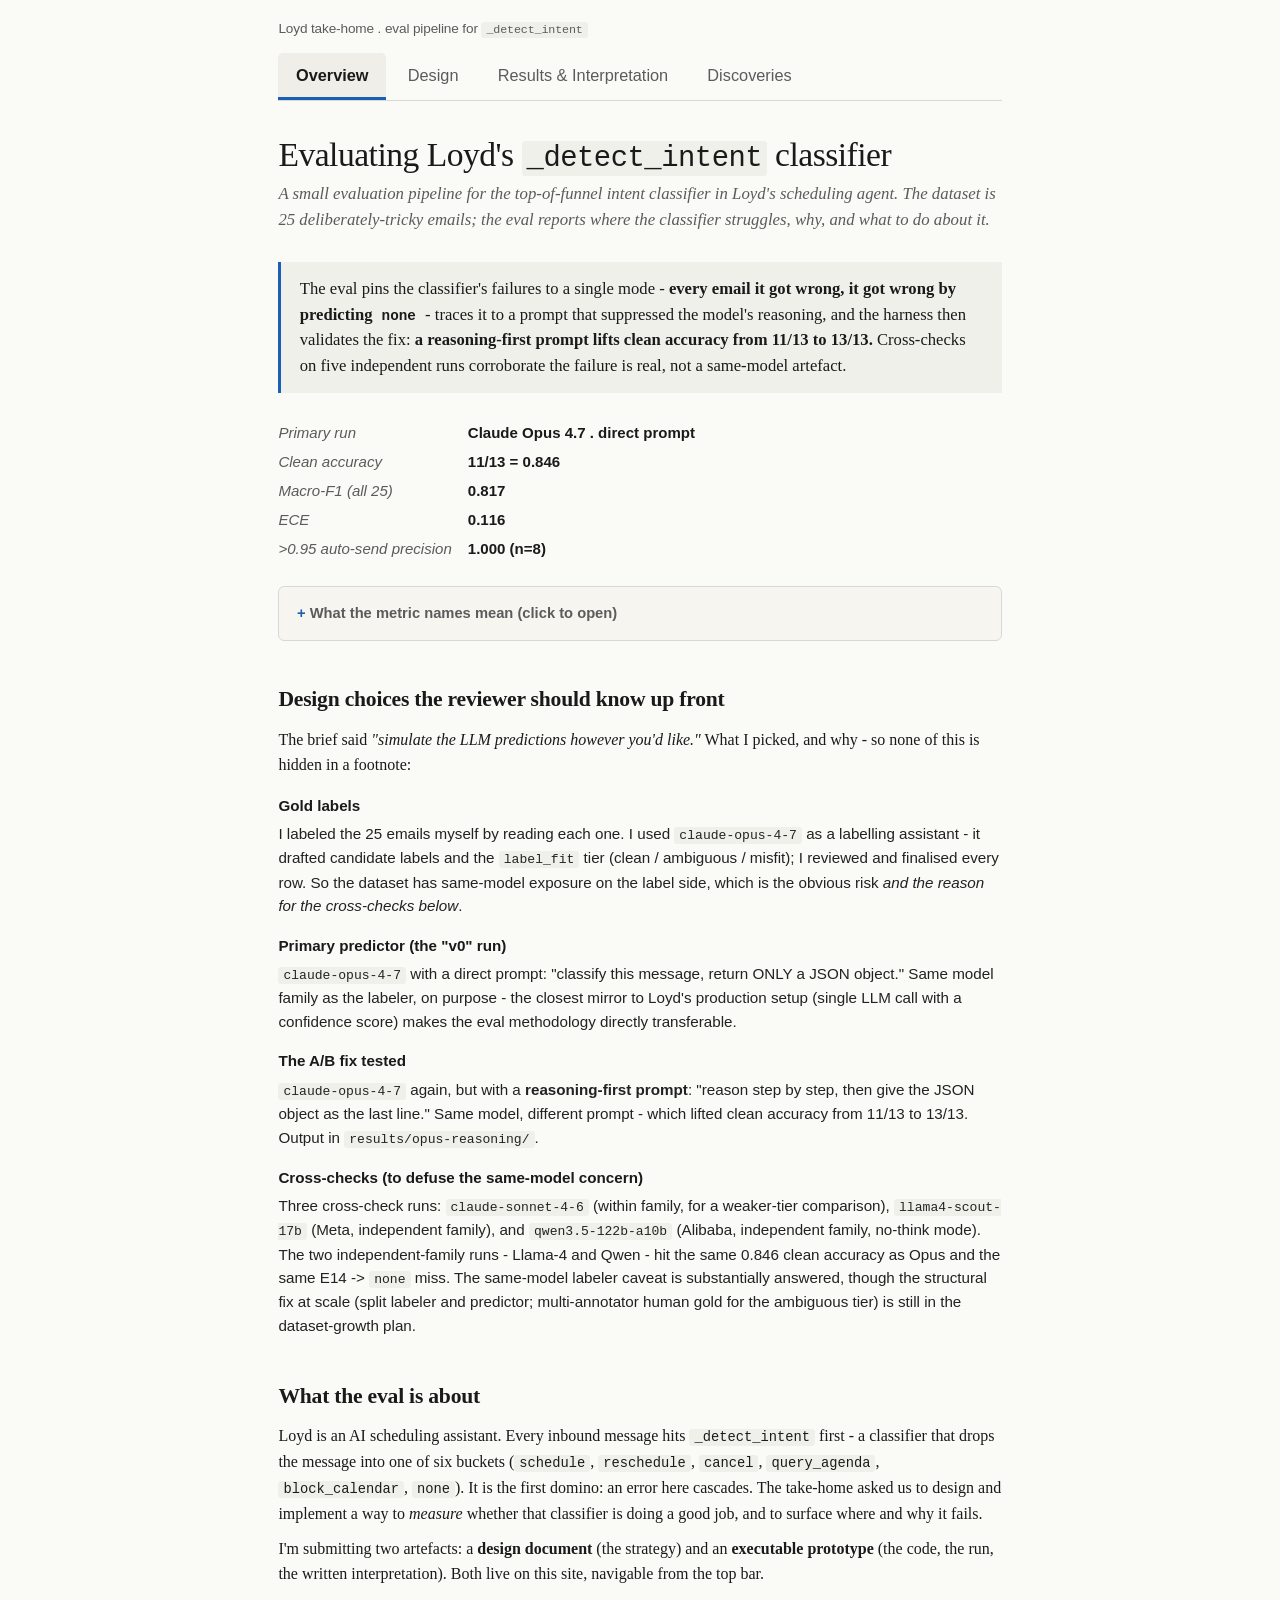
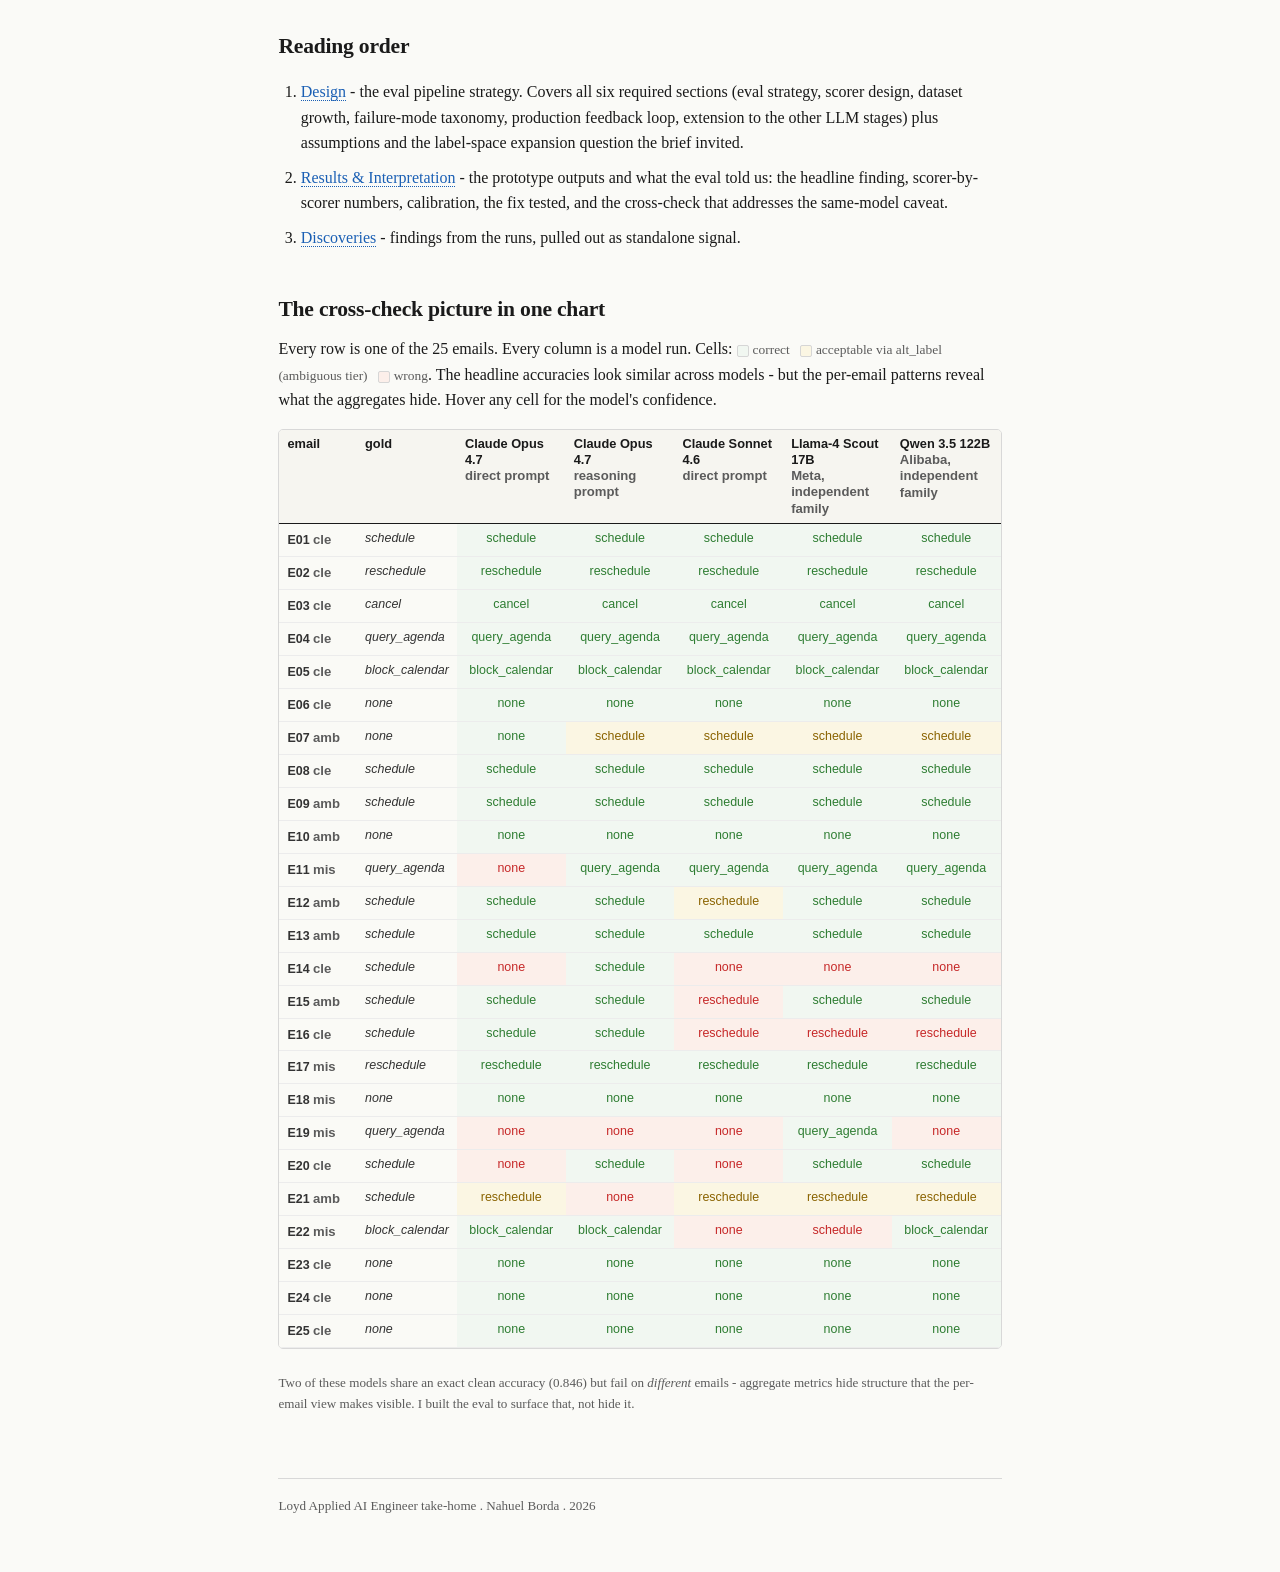
==== index.html @ 437c64c5 "Deploy site" ====
<!doctype html><html lang="en"><head><meta charset="utf-8"><title>Overview - Loyd take-home</title><link rel="stylesheet" href="style.css"><meta name="viewport" content="width=device-width,initial-scale=1"></head><body><header class="site-header">  <div class="brand">Loyd take-home . <span class="muted">eval pipeline for <code>_detect_intent</code></span></div>  <nav><a class="current" href="index.html">Overview</a><a class="" href="design.html">Design</a><a class="" href="results.html">Results & Interpretation</a><a class="" href="discoveries.html">Discoveries</a></nav></header><main>
<h1>Evaluating Loyd's <code>_detect_intent</code> classifier</h1>
<p class="lede">A small evaluation pipeline for the top-of-funnel intent classifier in
Loyd's scheduling agent. The dataset is 25 deliberately-tricky emails; the eval reports
where the classifier struggles, why, and what to do about it.</p>

<div class="headline">
The eval pins the classifier's failures to a single mode - <strong>every email it got
wrong, it got wrong by predicting <code>none</code></strong> - traces it to a prompt
that suppressed the model's reasoning, and the harness then validates the fix:
<strong>a reasoning-first prompt lifts clean accuracy from 11/13 to 13/13.</strong>
Cross-checks on five independent runs corroborate the failure is real, not a
same-model artefact.
</div>

<div class="kv">
<dt>Primary run</dt><dd>Claude Opus 4.7 . direct prompt</dd>
<dt>Clean accuracy</dt><dd>11/13 = 0.846</dd>
<dt>Macro-F1 (all 25)</dt><dd>0.817</dd>
<dt>ECE</dt><dd>0.116</dd>
<dt>&gt;0.95 auto-send precision</dt><dd>1.000 (n=8)</dd>
</div>

<details class="glossary">
<summary>What the metric names mean (click to open)</summary>
<dl>
<dt>Clean accuracy</dt>
<dd>Accuracy on just the 13 "clean" rows (one obvious correct label per email). The
strict score, before any credit for either-way answers on ambiguous rows.</dd>

<dt>F1</dt>
<dd>The harmonic mean of <em>precision</em> (when the model predicts label X, how often
is it actually X?) and <em>recall</em> (of all the actual X emails, how many did the
model catch?). Between 0 and 1; high only when both precision and recall are high.</dd>

<dt>Macro-F1</dt>
<dd>The F1 for each of the 6 labels, averaged with equal weight - so the rare classes
count as much as the common ones. The alternative, <em>micro</em>-F1, would let
<code>none</code> (7 examples) dominate <code>cancel</code> (1 example); macro keeps
the imbalanced label space honest. Caveat: with <code>cancel</code> at n=1, macro is
high-variance - one prediction swings the score, so the report shows it next to the
per-class breakdown.</dd>

<dt>ECE - Expected Calibration Error</dt>
<dd>The gap between what the model says it knows and what it actually gets right. Bucket
predictions by confidence (0.5-0.7, 0.7-0.9, etc.); in each bucket compare mean
confidence to actual accuracy; weight by bucket size. Lower is better. 0.0 = perfect
calibration. Unstable at n=25, so it's reported alongside the reliability bins.</dd>

<dt>&gt;0.95 auto-send precision</dt>
<dd>Of the predictions the model made at &gt;95% confidence, what fraction were correct.
This is the slice Loyd's pipeline auto-sends with no human review - so it's the single
most decision-relevant number. The "auto-send n" is how many predictions landed in
that band.</dd>

<dt>HITL</dt>
<dd>Human In The Loop. Loyd's Approval Gate: low-confidence predictions get routed to
the user to review the draft before send. The routing threshold is what decides which
ones.</dd>

<dt>label_fit (clean / ambiguous / misfit)</dt>
<dd>My 3-tier annotation of how well the 6-label space fits each email. <em>Clean</em> =
one obvious label (13 emails). <em>Ambiguous</em> = two defensible labels, both
recorded (7 emails). <em>Misfit</em> = no label in the 6 fits (5 emails) - the model is
forced to pick the least-wrong one. Almost half the dataset isn't clean, which is the
point - it's calibration material, not a leaderboard set.</dd>

<dt>Acceptable-set accuracy</dt>
<dd>For ambiguous rows, the model is credited for either the gold label OR the
documented alternate. Sits next to strict accuracy in the report - a model that always
picks the alternate isn't penalised for the ambiguity tier.</dd>
</dl>
</details>

<h2>Design choices the reviewer should know up front</h2>

<p>The brief said <em>"simulate the LLM predictions however you'd like."</em> What I
picked, and why - so none of this is hidden in a footnote:</p>

<dl class="choices">
<dt>Gold labels</dt>
<dd>I labeled the 25 emails myself by reading each one. I used <code>claude-opus-4-7</code>
as a labelling assistant - it drafted candidate labels and the <code>label_fit</code>
tier (clean / ambiguous / misfit); I reviewed and finalised every row. So the dataset
has same-model exposure on the label side, which is the obvious risk
<em>and the reason for the cross-checks below</em>.</dd>

<dt>Primary predictor (the "v0" run)</dt>
<dd><code>claude-opus-4-7</code> with a direct prompt: "classify this message, return ONLY
a JSON object." Same model family as the labeler, on purpose - the closest mirror to
Loyd's production setup (single LLM call with a confidence score) makes the eval
methodology directly transferable.</dd>

<dt>The A/B fix tested</dt>
<dd><code>claude-opus-4-7</code> again, but with a <strong>reasoning-first prompt</strong>:
"reason step by step, then give the JSON object as the last line." Same model,
different prompt - which lifted clean accuracy from 11/13 to 13/13. Output in
<code>results/opus-reasoning/</code>.</dd>

<dt>Cross-checks (to defuse the same-model concern)</dt>
<dd>Three cross-check runs: <code>claude-sonnet-4-6</code> (within family, for a
weaker-tier comparison), <code>llama4-scout-17b</code> (Meta, independent family), and
<code>qwen3.5-122b-a10b</code> (Alibaba, independent family, no-think mode). The two
independent-family runs - Llama-4 and Qwen - hit the same 0.846 clean accuracy as Opus
and the same E14 -&gt; <code>none</code> miss. The same-model labeler caveat is
substantially answered, though the structural fix at scale (split labeler and
predictor; multi-annotator human gold for the ambiguous tier) is still in the
dataset-growth plan.</dd>
</dl>

<h2>What the eval is about</h2>
<p>Loyd is an AI scheduling assistant. Every inbound message hits <code>_detect_intent</code>
first - a classifier that drops the message into one of six buckets (<code>schedule</code>,
<code>reschedule</code>, <code>cancel</code>, <code>query_agenda</code>,
<code>block_calendar</code>, <code>none</code>). It is the first domino: an error here
cascades. The take-home asked us to design and implement a way to <em>measure</em>
whether that classifier is doing a good job, and to surface where and why it fails.</p>

<p>I'm submitting two artefacts: a <strong>design document</strong> (the strategy) and an
<strong>executable prototype</strong> (the code, the run, the written interpretation).
Both live on this site, navigable from the top bar.</p>

<h2>Reading order</h2>
<ol>
<li><a href="design.html">Design</a> - the eval pipeline strategy. Covers all six
required sections (eval strategy, scorer design, dataset growth, failure-mode taxonomy,
production feedback loop, extension to the other LLM stages) plus assumptions and the
label-space expansion question the brief invited.</li>
<li><a href="results.html">Results &amp; Interpretation</a> - the prototype outputs and
what the eval told us: the headline finding, scorer-by-scorer numbers, calibration, the
fix tested, and the cross-check that addresses the same-model caveat.</li>
<li><a href="discoveries.html">Discoveries</a> - findings from the runs, pulled out
as standalone signal.</li>
</ol>

<h2>The cross-check picture in one chart</h2>
<p>Every row is one of the 25 emails. Every column is a model run. Cells:
<span class="legend"><span class="sw ok"></span>correct &nbsp;
<span class="sw alt"></span>acceptable via alt_label (ambiguous tier) &nbsp;
<span class="sw miss"></span>wrong</span>. The headline accuracies look similar across
models - but the per-email patterns reveal what the aggregates hide. Hover any cell for
the model's confidence.</p>

<div class="cross-check" style="grid-template-columns: 1fr 1fr  1.4fr 1.4fr 1.4fr 1.4fr 1.4fr;"><div class="h">email</div><div class="h">gold</div><div class="h">Claude Opus 4.7<br><span class="fine">direct prompt</span></div><div class="h">Claude Opus 4.7<br><span class="fine">reasoning prompt</span></div><div class="h">Claude Sonnet 4.6<br><span class="fine">direct prompt</span></div><div class="h">Llama-4 Scout 17B<br><span class="fine">Meta, independent family</span></div><div class="h">Qwen 3.5 122B<br><span class="fine">Alibaba, independent family</span></div><div class="c label" title="Hi loyd,

Looking to get a 30-min intro on the books between Reed and Lucas next week re: the slate deal. Zoom is fine. ">E01 <span class="fine">cle</span></div><div class="c gold">schedule</div><div class="c ok" title="conf 0.96">schedule</div><div class="c ok" title="conf 0.97">schedule</div><div class="c ok" title="conf 0.92">schedule</div><div class="c ok" title="conf 0.90">schedule</div><div class="c ok" title="conf 0.95">schedule</div><div class="c label" title="Hi loyd,

Lucas got pulled into a screening — can we push this to later in the week? Thu or Fri would work better.

Than">E02 <span class="fine">cle</span></div><div class="c gold">reschedule</div><div class="c ok" title="conf 0.97">reschedule</div><div class="c ok" title="conf 0.97">reschedule</div><div class="c ok" title="conf 0.97">reschedule</div><div class="c ok" title="conf 0.90">reschedule</div><div class="c ok" title="conf 0.95">reschedule</div><div class="c label" title="loyd,

Gonna have to cancel tomorrow's prep call. Ben's flying out for a label meeting that just came through. Will circ">E03 <span class="fine">cle</span></div><div class="c gold">cancel</div><div class="c ok" title="conf 0.97">cancel</div><div class="c ok" title="conf 0.82">cancel</div><div class="c ok" title="conf 0.95">cancel</div><div class="c ok" title="conf 0.90">cancel</div><div class="c ok" title="conf 0.95">cancel</div><div class="c label" title="what do i have on thursday?">E04 <span class="fine">cle</span></div><div class="c gold">query_agenda</div><div class="c ok" title="conf 0.97">query_agenda</div><div class="c ok" title="conf 0.97">query_agenda</div><div class="c ok" title="conf 0.97">query_agenda</div><div class="c ok" title="conf 0.90">query_agenda</div><div class="c ok" title="conf 0.98">query_agenda</div><div class="c label" title="block monday 2-4 for the screening review pls">E05 <span class="fine">cle</span></div><div class="c gold">block_calendar</div><div class="c ok" title="conf 0.97">block_calendar</div><div class="c ok" title="conf 0.97">block_calendar</div><div class="c ok" title="conf 0.95">block_calendar</div><div class="c ok" title="conf 0.90">block_calendar</div><div class="c ok" title="conf 0.95">block_calendar</div><div class="c label" title="Today's top stories:

1. Indie studio closes $300M co-fi deal with European group — biggest indie close of the year
2. M">E06 <span class="fine">cle</span></div><div class="c gold">none</div><div class="c ok" title="conf 0.99">none</div><div class="c ok" title="conf 0.99">none</div><div class="c ok" title="conf 0.99">none</div><div class="c ok" title="conf 0.99">none</div><div class="c ok" title="conf 0.95">none</div><div class="c label" title="Hey Reed,

Hannah mentioned you wanted to connect on the slate co-fi. Let me know what makes sense from your end.

Theo">E07 <span class="fine">amb</span></div><div class="c gold">none</div><div class="c ok" title="conf 0.55">none</div><div class="c alt" title="acceptable via alt_label . conf 0.62">schedule</div><div class="c alt" title="acceptable via alt_label . conf 0.72">schedule</div><div class="c alt" title="acceptable via alt_label . conf 0.70">schedule</div><div class="c alt" title="acceptable via alt_label . conf 0.85">schedule</div><div class="c label" title="Sounds good — happy to chat.">E08 <span class="fine">cle</span></div><div class="c gold">schedule</div><div class="c ok" title="conf 0.62">schedule</div><div class="c ok" title="conf 0.78">schedule</div><div class="c ok" title="conf 0.72">schedule</div><div class="c ok" title="conf 0.80">schedule</div><div class="c ok" title="conf 0.85">schedule</div><div class="c label" title="reed — been meaning to circle back on lunch. let me know when you're around, no rush. would love to catch up on the tale">E09 <span class="fine">amb</span></div><div class="c gold">schedule</div><div class="c ok" title="conf 0.72">schedule</div><div class="c ok" title="conf 0.82">schedule</div><div class="c ok" title="conf 0.72">schedule</div><div class="c ok" title="conf 0.70">schedule</div><div class="c ok" title="conf 0.85">schedule</div><div class="c label" title="Hey,

Just wanted to confirm Reed saw the project deck we sent Monday for the Q4 release. Happy to jump on a quick call ">E10 <span class="fine">amb</span></div><div class="c gold">none</div><div class="c ok" title="conf 0.62">none</div><div class="c ok" title="conf 0.70">none</div><div class="c ok" title="conf 0.72">none</div><div class="c ok" title="conf 0.90">none</div><div class="c ok" title="conf 0.85">none</div><div class="c label" title="Quick question — is this still on?">E11 <span class="fine">mis</span></div><div class="c gold">query_agenda</div><div class="c miss" title="conf 0.62">none</div><div class="c ok" title="conf 0.55">query_agenda</div><div class="c ok" title="conf 0.72">query_agenda</div><div class="c ok" title="conf 0.80">query_agenda</div><div class="c ok" title="conf 0.85">query_agenda</div><div class="c label" title="next week?">E12 <span class="fine">amb</span></div><div class="c gold">schedule</div><div class="c ok" title="conf 0.60">schedule</div><div class="c ok" title="conf 0.85">schedule</div><div class="c alt" title="acceptable via alt_label . conf 0.62">reschedule</div><div class="c ok" title="conf 0.70">schedule</div><div class="c ok" title="conf 0.85">schedule</div><div class="c label" title="reed — wanted to circle back on the co-fi deal we kicked around last quarter. would be great to catch up in person when ">E13 <span class="fine">amb</span></div><div class="c gold">schedule</div><div class="c ok" title="conf 0.78">schedule</div><div class="c ok" title="conf 0.88">schedule</div><div class="c ok" title="conf 0.85">schedule</div><div class="c ok" title="conf 0.80">schedule</div><div class="c ok" title="conf 0.90">schedule</div><div class="c label" title="Let me check with my team and get back to you tomorrow — we're juggling a few release windows.">E14 <span class="fine">cle</span></div><div class="c gold">schedule</div><div class="c miss" title="conf 0.78">none</div><div class="c ok" title="conf 0.82">schedule</div><div class="c miss" title="conf 0.87">none</div><div class="c miss" title="conf 0.80">none</div><div class="c miss" title="conf 0.85">none</div><div class="c label" title="Hi loyd, looping in Hannah from our side as well — she'll be the lead on this and should be on the meeting.

Thanks, Ali">E15 <span class="fine">amb</span></div><div class="c gold">schedule</div><div class="c ok" title="conf 0.78">schedule</div><div class="c ok" title="conf 0.82">schedule</div><div class="c miss" title="conf 0.45">reschedule</div><div class="c ok" title="conf 0.90">schedule</div><div class="c ok" title="conf 0.90">schedule</div><div class="c label" title="Hey, none of those work — Maya's on the European leg through end of month. Can you share times for the first week of Jun">E16 <span class="fine">cle</span></div><div class="c gold">schedule</div><div class="c ok" title="conf 0.72">schedule</div><div class="c ok" title="conf 0.88">schedule</div><div class="c miss" title="conf 0.82">reschedule</div><div class="c miss" title="conf 0.90">reschedule</div><div class="c miss" title="conf 0.90">reschedule</div><div class="c label" title="actually ben isn't going to make this one — he's on a label call. just keep it as me and alice.">E17 <span class="fine">mis</span></div><div class="c gold">reschedule</div><div class="c ok" title="conf 0.55">reschedule</div><div class="c ok" title="conf 0.55">reschedule</div><div class="c ok" title="conf 0.41">reschedule</div><div class="c ok" title="conf 0.80">reschedule</div><div class="c ok" title="conf 0.75">reschedule</div><div class="c label" title="Can you send a heads up to the team that I'll be 10 min late tomorrow? Coming off another call. Don't move anything, jus">E18 <span class="fine">mis</span></div><div class="c gold">none</div><div class="c ok" title="conf 0.82">none</div><div class="c ok" title="conf 0.78">none</div><div class="c ok" title="conf 0.82">none</div><div class="c ok" title="conf 0.80">none</div><div class="c ok" title="conf 0.85">none</div><div class="c label" title="Just confirming — is the meeting Zoom or in person? Lucas needs to know for prep.">E19 <span class="fine">mis</span></div><div class="c gold">query_agenda</div><div class="c miss" title="conf 0.78">none</div><div class="c miss" title="conf 0.60">none</div><div class="c miss" title="conf 0.82">none</div><div class="c ok" title="conf 0.80">query_agenda</div><div class="c miss" title="conf 0.85">none</div><div class="c label" title="Locked in. See you Wednesday.">E20 <span class="fine">cle</span></div><div class="c gold">schedule</div><div class="c miss" title="conf 0.82">none</div><div class="c ok" title="conf 0.85">schedule</div><div class="c miss" title="conf 0.72">none</div><div class="c ok" title="conf 0.90">schedule</div><div class="c ok" title="conf 0.85">schedule</div><div class="c label" title="Tuesday 2pm doesn't work for me but let me find someone else from our side to take it. Will let you know who.">E21 <span class="fine">amb</span></div><div class="c gold">schedule</div><div class="c alt" title="acceptable via alt_label . conf 0.55">reschedule</div><div class="c miss" title="conf 0.55">none</div><div class="c alt" title="acceptable via alt_label . conf 0.52">reschedule</div><div class="c alt" title="acceptable via alt_label . conf 0.80">reschedule</div><div class="c alt" title="acceptable via alt_label . conf 0.85">reschedule</div><div class="c label" title="remind me to send the executed deal to alice on friday">E22 <span class="fine">mis</span></div><div class="c gold">block_calendar</div><div class="c ok" title="conf 0.45">block_calendar</div><div class="c ok" title="conf 0.50">block_calendar</div><div class="c miss" title="conf 0.82">none</div><div class="c miss" title="conf 0.60">schedule</div><div class="c ok" title="conf 0.75">block_calendar</div><div class="c label" title="Hi Reed Martin,

Ben Carter has requested your signature on a document: 'Talent Representation Agreement — 2026'.

[Revi">E23 <span class="fine">cle</span></div><div class="c gold">none</div><div class="c ok" title="conf 0.98">none</div><div class="c ok" title="conf 0.98">none</div><div class="c ok" title="conf 0.99">none</div><div class="c ok" title="conf 0.90">none</div><div class="c ok" title="conf 0.95">none</div><div class="c label" title="Hi Reed,

We've received your submission for Project SR (Director: M. Cleves). Programming committee meets in the next 4">E24 <span class="fine">cle</span></div><div class="c gold">none</div><div class="c ok" title="conf 0.95">none</div><div class="c ok" title="conf 0.97">none</div><div class="c ok" title="conf 0.97">none</div><div class="c ok" title="conf 0.90">none</div><div class="c ok" title="conf 0.95">none</div><div class="c label" title="reed — wanted to say great work on the slate pitch last night. team is buzzing about the second-window project. talk soo">E25 <span class="fine">cle</span></div><div class="c gold">none</div><div class="c ok" title="conf 0.97">none</div><div class="c ok" title="conf 0.92">none</div><div class="c ok" title="conf 0.97">none</div><div class="c ok" title="conf 0.90">none</div><div class="c ok" title="conf 0.95">none</div></div>

<p class="fine">Two of these models share an exact clean accuracy (0.846) but fail on
<em>different</em> emails - aggregate metrics hide structure that the per-email view
makes visible. I built the eval to surface that, not hide it.</p>

</main><footer><div class="muted fine">Loyd Applied AI Engineer take-home . Nahuel Borda . 2026</div></footer></body></html>
---- style.css ----
:root{--text:#1a1a1a;--muted:#5b5b5b;--accent:#1a5fb4;--rule:#d8d8d8;--bg:#fafaf7;--card:#fff;--ok:#2e7d32;--bad:#c62828;--alt:#8a6300;}
*{box-sizing:border-box}
html{background:var(--bg)}
body{max-width:48em;margin:0 auto;padding:0 1.4rem 4rem;font:16px/1.6 Georgia,'Iowan Old Style','Apple Garamond',Palatino,serif;color:var(--text);}
.site-header{padding:1.1rem 0 0;border-bottom:1px solid var(--rule);margin-bottom:2.2rem}
.brand{font-family:-apple-system,'Segoe UI','Inter',sans-serif;font-size:0.85rem;letter-spacing:-0.01em;margin-bottom:0.85rem;color:var(--muted)}
nav{font-family:-apple-system,'Segoe UI','Inter',sans-serif;display:flex;gap:0.25rem;flex-wrap:wrap;margin-top:0.2rem;}
nav a{color:var(--muted);padding:0.55rem 1.1rem 0.55rem;font-size:1.02rem;font-weight:500;text-decoration:none;border-bottom:3px solid transparent;border-radius:5px 5px 0 0;transition:background 0.12s,color 0.12s,border-color 0.12s;}
nav a:hover{color:var(--text);background:#efeee8;border-bottom:3px solid var(--rule);}
nav a.current{color:var(--text);background:#efeee8;border-bottom:3px solid var(--accent);font-weight:600;}
h1{font-size:2.1rem;font-weight:400;letter-spacing:-0.015em;margin:0.6rem 0 0.4rem;line-height:1.15}
h2{font-size:1.35rem;margin:2.6rem 0 0.6rem;font-weight:600;letter-spacing:-0.01em;}
h2 .num{color:var(--muted);font-weight:400;margin-right:0.5em}
h3{font-size:1.05rem;margin:1.5rem 0 0.4rem;font-style:italic;font-weight:400;color:#333;}
.lede{color:var(--muted);font-size:1.05rem;line-height:1.55;margin:0 0 1.6rem;font-style:italic;}
p,li{margin:0.55rem 0}
ul,ol{padding-left:1.4rem}
.headline{background:#f0f0eb;padding:0.85rem 1.15rem;border-left:3px solid var(--accent);margin:1.8rem 0;font-size:1.04rem;line-height:1.55;font-style:normal}
.headline strong{font-weight:600}
a{color:var(--accent);text-decoration:none;border-bottom:1px dotted var(--accent);}
a:hover{border-bottom-style:solid}
code{background:#f0f0eb;padding:1px 5px;border-radius:3px;font-size:0.86em;font-family:'SF Mono','JetBrains Mono','Consolas',monospace;}
pre{background:#f0f0eb;padding:0.8rem 1rem;border-radius:4px;font-size:0.82rem;line-height:1.4;overflow-x:auto;}
pre code{background:none;padding:0}
blockquote{font-style:italic;color:var(--muted);border-left:2px solid var(--rule);padding-left:1rem;margin:1rem 0;}
.muted{color:var(--muted)}
.fine{font-size:0.82rem;color:var(--muted)}
.callout{background:#fff;border:1px solid var(--rule);border-radius:5px;padding:0.7rem 1rem;margin:1rem 0;font-size:0.96rem}
.callout.good{background:#f1f7f1;border-color:#c9e2cf}
.callout.bad{background:#fcefea;border-color:#e6c4be}
.callout strong{font-weight:600}
.figure{margin:1.5rem 0 1.8rem}
.figure svg{width:100%;height:auto;max-width:100%;display:block}
.caption{font-size:0.84rem;color:var(--muted);font-style:italic;padding-top:0.4rem;line-height:1.45;}
table{border-collapse:collapse;width:100%;font-size:0.92rem;margin:0.8rem 0 1.3rem;font-family:-apple-system,'Segoe UI','Inter',sans-serif;}
th,td{padding:6px 9px;text-align:left;vertical-align:top;border-bottom:1px solid var(--rule);}
th{font-weight:600;border-bottom:1.5px solid var(--text);background:#f6f5f0}
td.num,th.num{text-align:right;font-variant-numeric:tabular-nums}
td.ok{color:var(--ok)}
td.bad{color:var(--bad)}
.cross-check{display:grid;font-family:-apple-system,'Segoe UI','Inter',sans-serif;font-size:0.8rem;border:1px solid var(--rule);border-radius:5px;overflow:hidden;margin:1rem 0 1.4rem;}
.cross-check .h{font-weight:600;background:#f6f5f0;padding:6px 8px;border-bottom:1.5px solid var(--text);line-height:1.25}
.cross-check .c{padding:5px 8px;border-bottom:1px solid #ececec;text-align:center;font-variant-numeric:tabular-nums;font-size:0.78rem}
.cross-check .c.label{text-align:left;background:#fafaf6;font-weight:600;color:#333}
.cross-check .c.gold{text-align:left;background:#fafaf6;color:#333;font-style:italic}
.cross-check .c.ok{background:#f1f7f1;color:var(--ok)}
.cross-check .c.miss{background:#fcefea;color:var(--bad)}
.cross-check .c.alt{background:#fbf6e3;color:var(--alt)}
.legend{font-size:0.84rem;color:var(--muted);margin:0.4rem 0 1rem}
.legend .sw{display:inline-block;width:12px;height:12px;vertical-align:middle;margin-right:4px;border-radius:2px;border:1px solid #d6d6d6}
.legend .ok{background:#f1f7f1}
.legend .miss{background:#fcefea}
.legend .alt{background:#fbf6e3}
.kv{display:grid;grid-template-columns:auto 1fr;gap:0.3rem 1rem;font-size:0.94rem;margin:1rem 0 1.6rem;font-family:-apple-system,'Segoe UI','Inter',sans-serif;}
.kv dt{color:var(--muted);font-style:italic}
.kv dd{margin:0;font-weight:600}
footer{margin-top:4rem;padding-top:1rem;border-top:1px solid var(--rule);}
.toc{background:#f6f5f0;border:1px solid var(--rule);border-radius:6px;padding:0.7rem 1.1rem;font-size:0.9rem;font-family:-apple-system,'Segoe UI','Inter',sans-serif;margin:1.6rem 0}
.toc strong{display:block;text-transform:uppercase;letter-spacing:0.04em;font-size:0.75rem;color:var(--muted);font-weight:600;margin-bottom:0.4rem}
.toc ol{margin:0;padding-left:1.4rem}
.toc li{margin:0.1rem 0}
.toc h3{margin:0 0 0.4rem;font-style:normal;font-size:0.75rem;text-transform:uppercase;letter-spacing:0.04em;color:var(--muted);font-weight:600}
.appendix-section{margin:2.5rem 0;padding-top:1.5rem;border-top:1px solid var(--rule)}
.appendix-section:first-of-type{border-top:none;padding-top:0}
.appendix-section h2{margin-top:0.2rem}
.appendix-section h3{margin-top:1.3rem}
.glossary{background:#f6f5f0;border:1px solid var(--rule);border-radius:6px;padding:0.6rem 1.1rem;margin:0 0 2rem;font-family:-apple-system,'Segoe UI','Inter',sans-serif;font-size:0.92rem;}
.glossary summary{cursor:pointer;font-weight:600;color:var(--muted);padding:0.3rem 0;list-style:none;}
.glossary summary::-webkit-details-marker{display:none}
.glossary summary::before{content:'+ ';color:var(--accent);font-weight:700}
.glossary[open] summary::before{content:'- '}
.glossary[open] summary{margin-bottom:0.4rem;border-bottom:1px solid var(--rule);}
.glossary dl{margin:0.6rem 0 0.2rem;}
.glossary dt{font-weight:600;color:var(--text);margin-top:0.8rem;font-family:-apple-system,'Segoe UI','Inter',sans-serif}
.glossary dd{margin:0.2rem 0 0;padding-left:0;color:#333;line-height:1.5}
.choices{margin:1rem 0 1.8rem;font-family:-apple-system,'Segoe UI','Inter',sans-serif;font-size:0.95rem}
.choices dt{font-weight:600;margin-top:1rem;color:var(--text)}
.choices dt:first-child{margin-top:0}
.choices dd{margin:0.25rem 0 0;padding-left:0;line-height:1.55;color:#222}
@media (max-width:640px){body{font-size:15px}.cross-check{font-size:0.72rem}.cross-check .c,.cross-check .h{padding:4px 5px}}
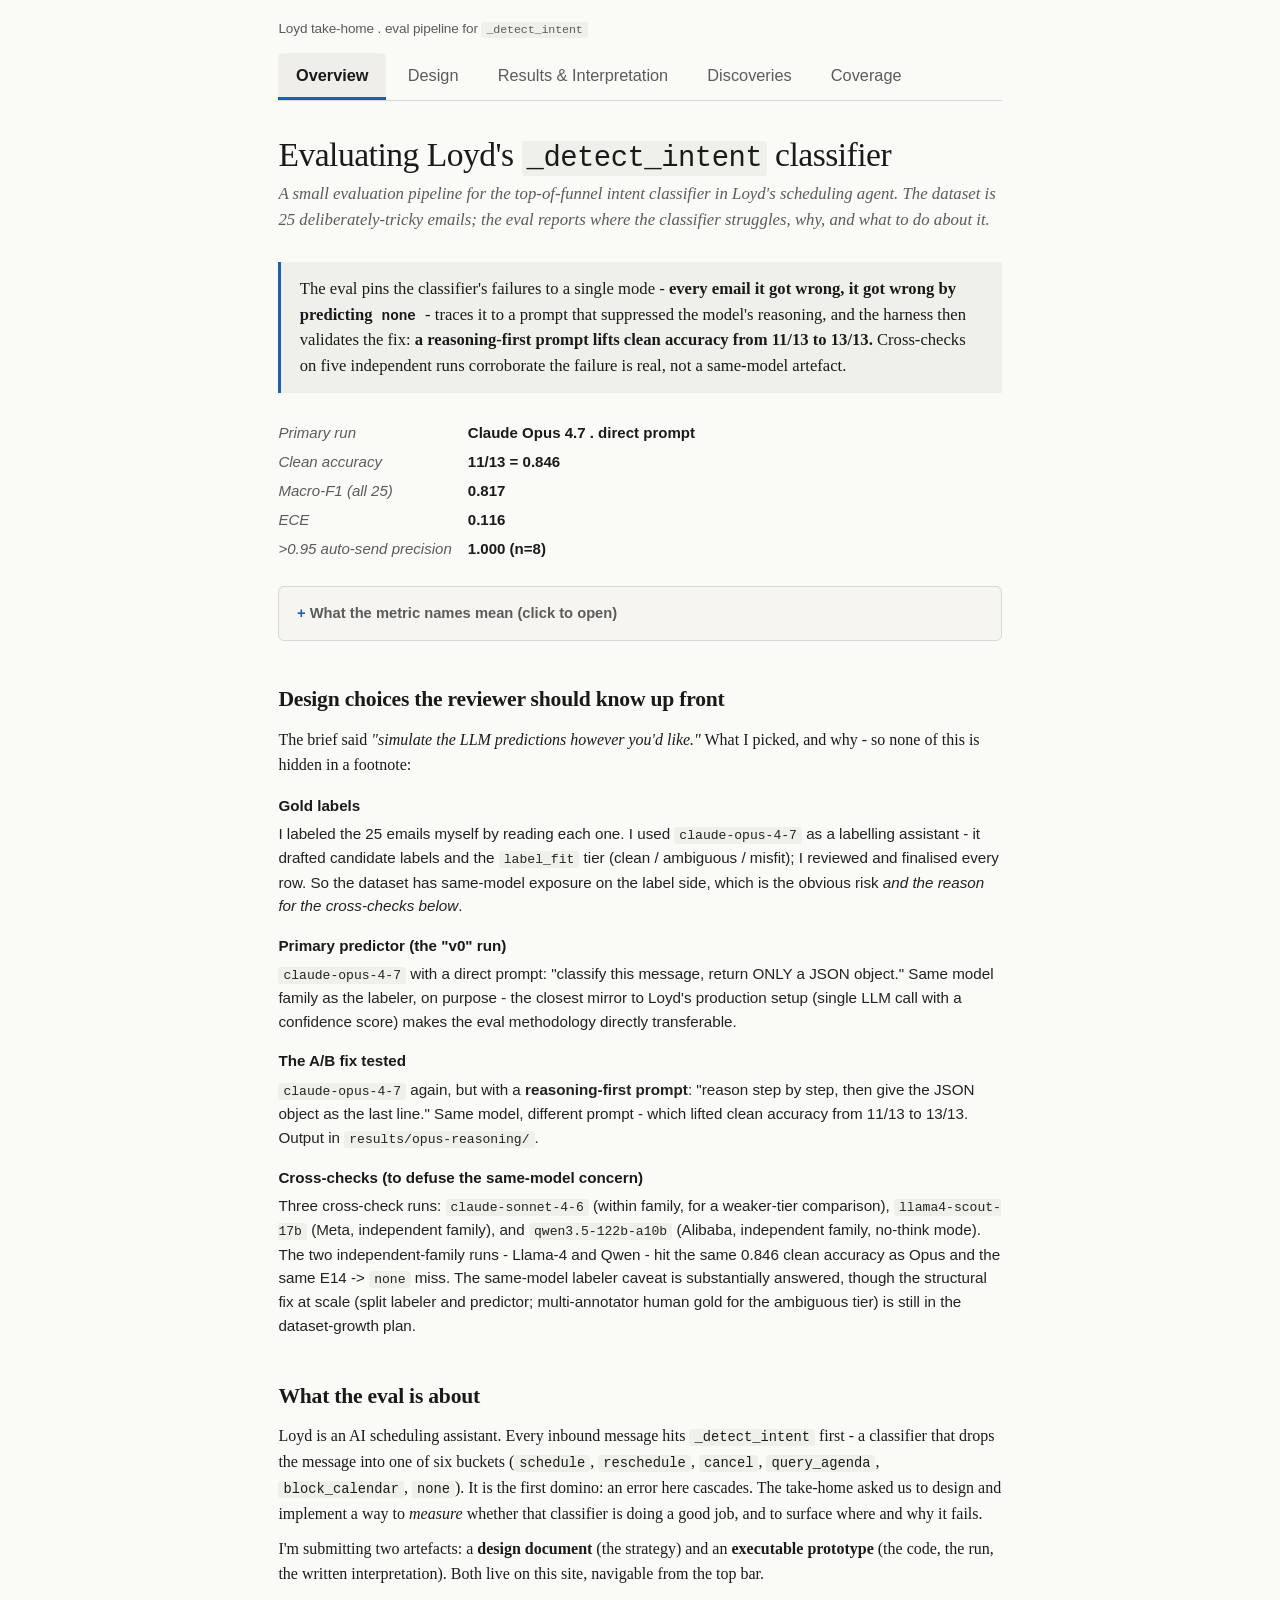
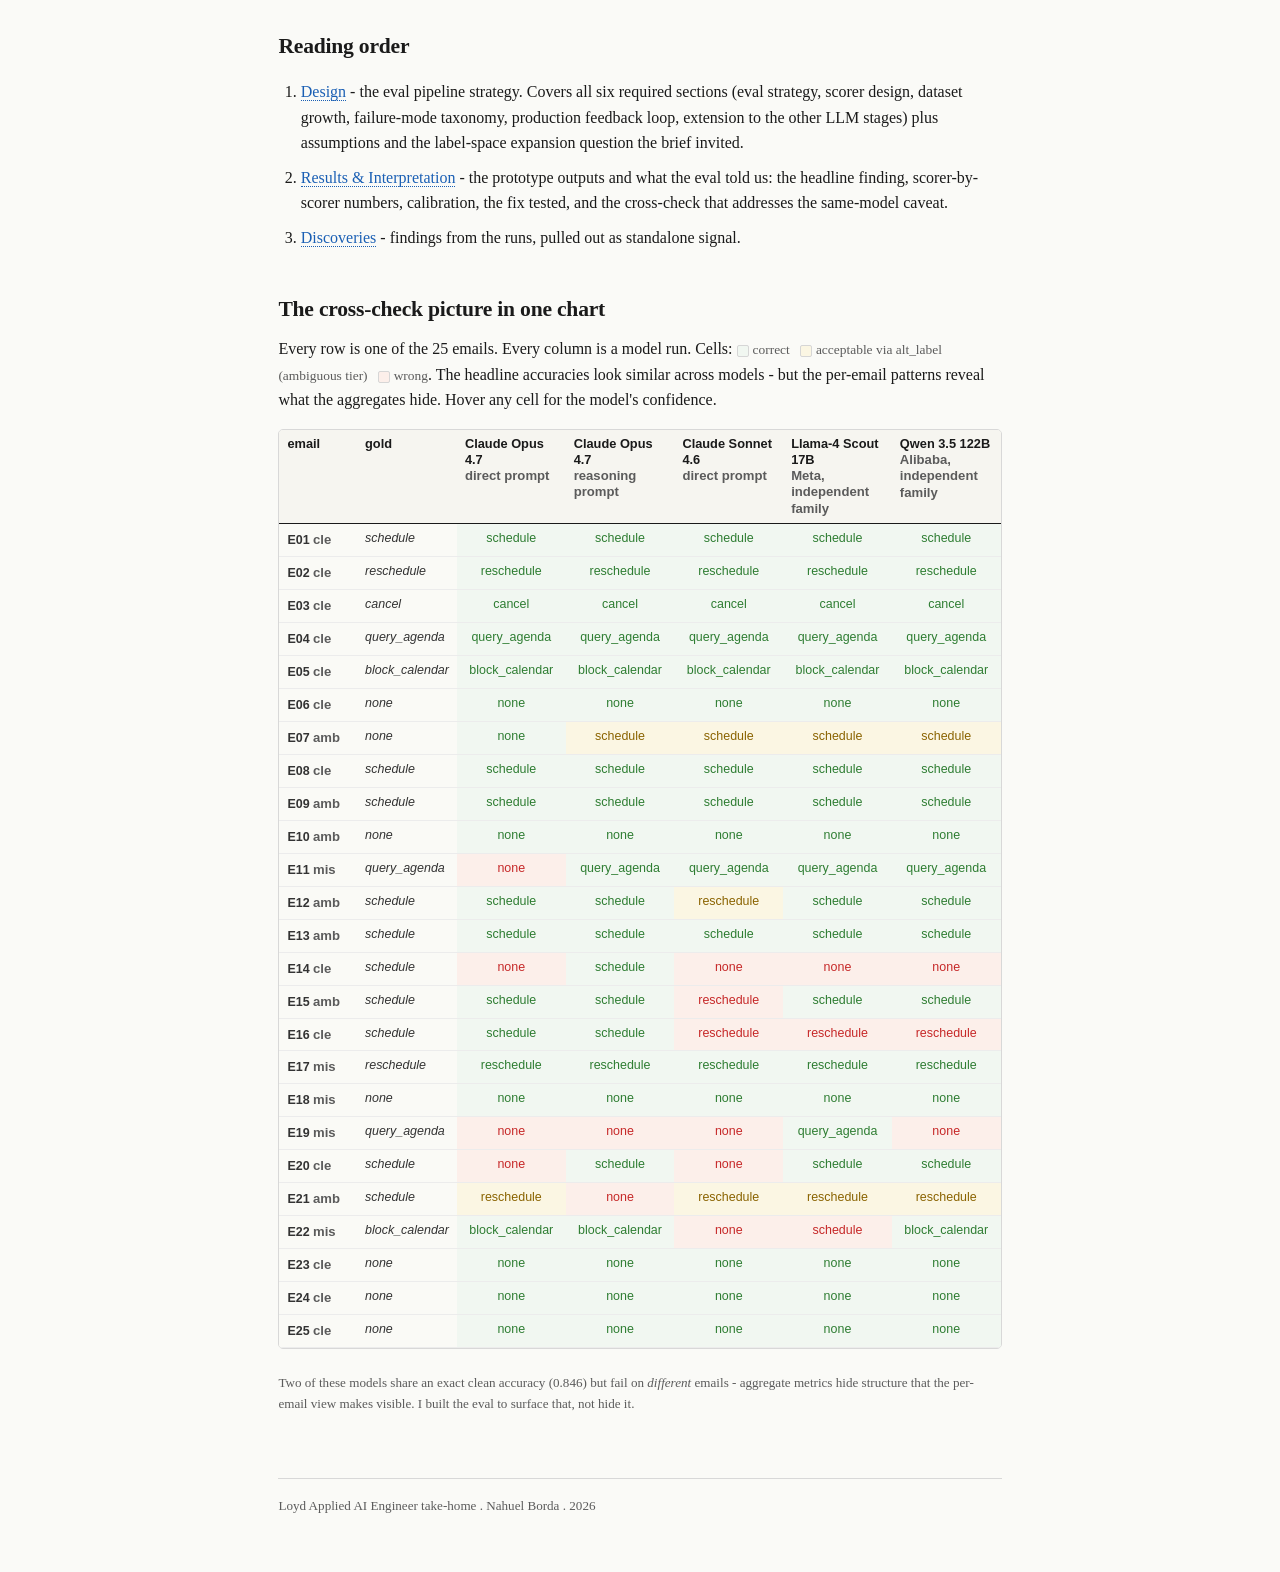
==== commit 573417e2: "Deploy site" ====
--- a/index.html
+++ b/index.html
@@ -1,5 +1,5 @@
 
-<!doctype html><html lang="en"><head><meta charset="utf-8"><title>Overview - Loyd take-home</title><link rel="stylesheet" href="style.css"><meta name="viewport" content="width=device-width,initial-scale=1"></head><body><header class="site-header">  <div class="brand">Loyd take-home . <span class="muted">eval pipeline for <code>_detect_intent</code></span></div>  <nav><a class="current" href="index.html">Overview</a><a class="" href="design.html">Design</a><a class="" href="results.html">Results & Interpretation</a><a class="" href="discoveries.html">Discoveries</a></nav></header><main>
+<!doctype html><html lang="en"><head><meta charset="utf-8"><title>Overview - Loyd take-home</title><link rel="stylesheet" href="style.css"><meta name="viewport" content="width=device-width,initial-scale=1"></head><body><header class="site-header">  <div class="brand">Loyd take-home . <span class="muted">eval pipeline for <code>_detect_intent</code></span></div>  <nav><a class="current" href="index.html">Overview</a><a class="" href="design.html">Design</a><a class="" href="results.html">Results & Interpretation</a><a class="" href="discoveries.html">Discoveries</a><a class="" href="coverage.html">Coverage</a></nav></header><main>
 <h1>Evaluating Loyd's <code>_detect_intent</code> classifier</h1>
 <p class="lede">A small evaluation pipeline for the top-of-funnel intent classifier in
 Loyd's scheduling agent. The dataset is 25 deliberately-tricky emails; the eval reports
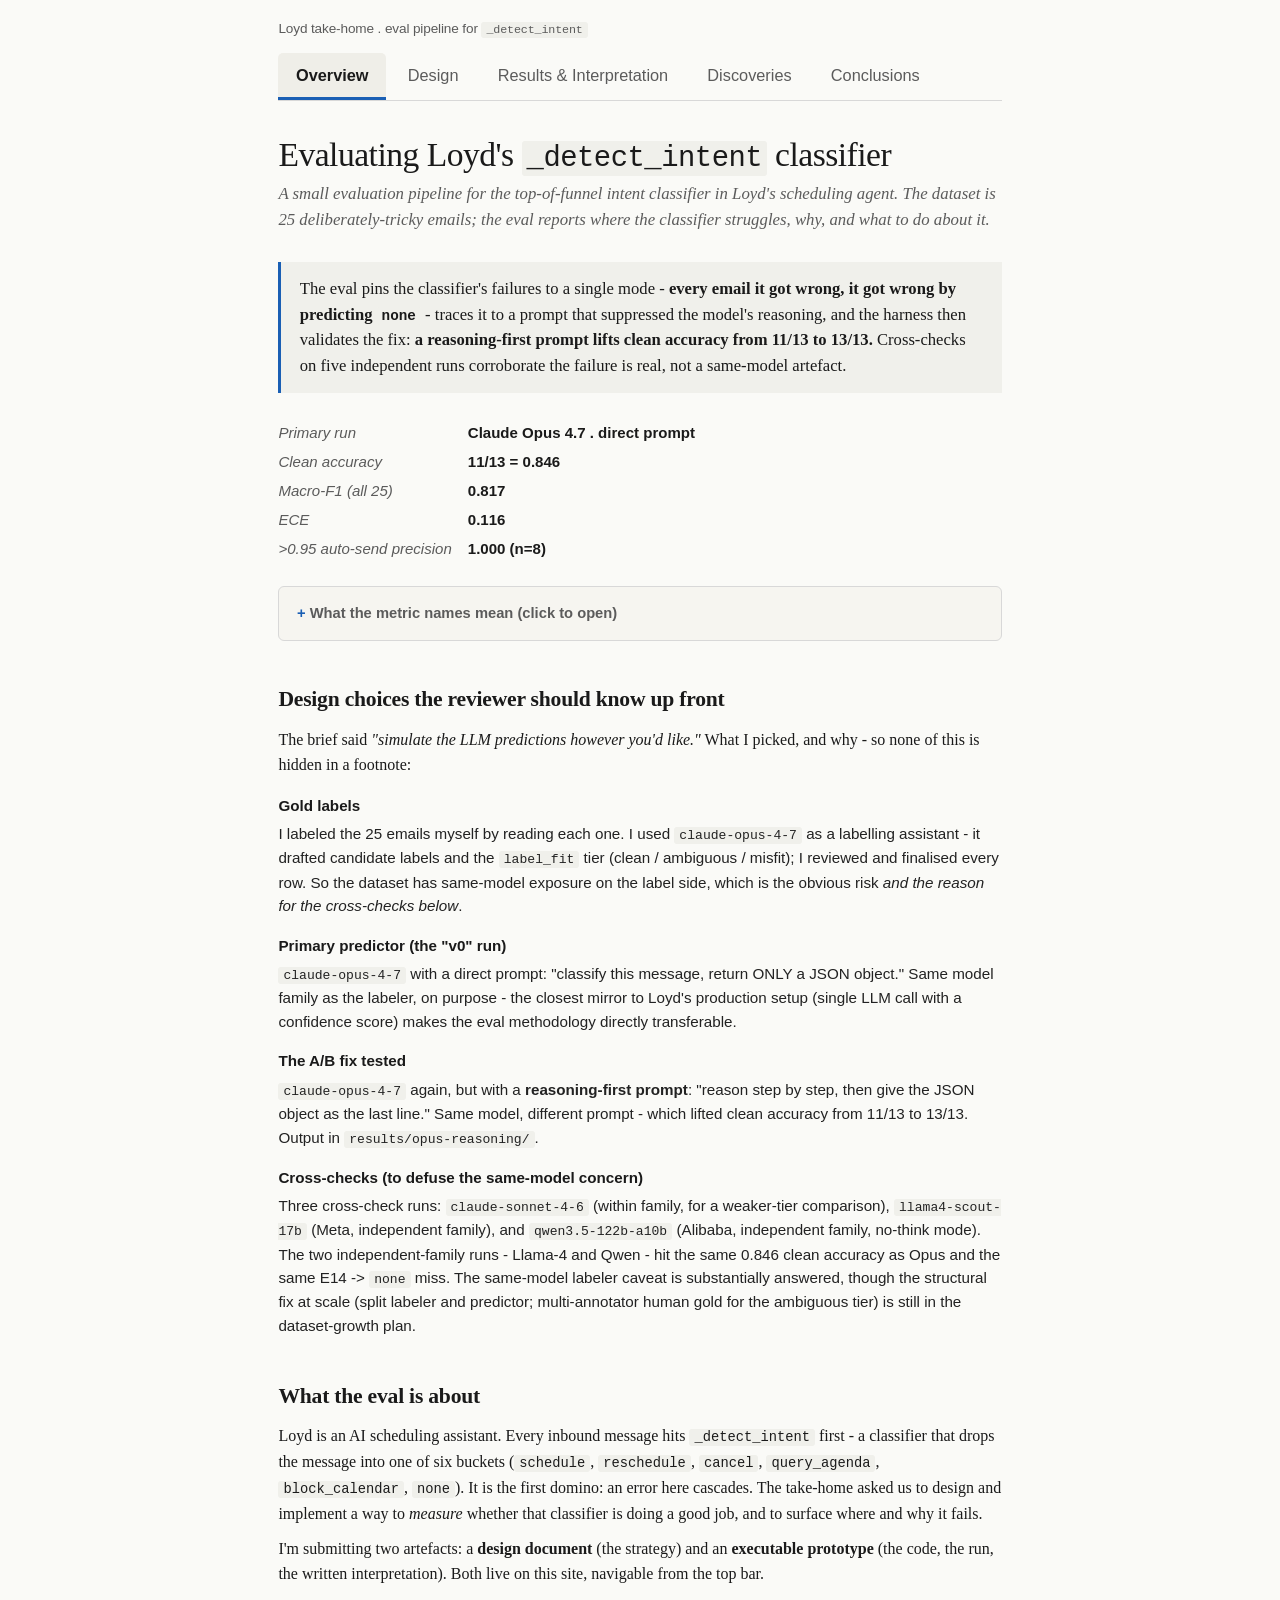
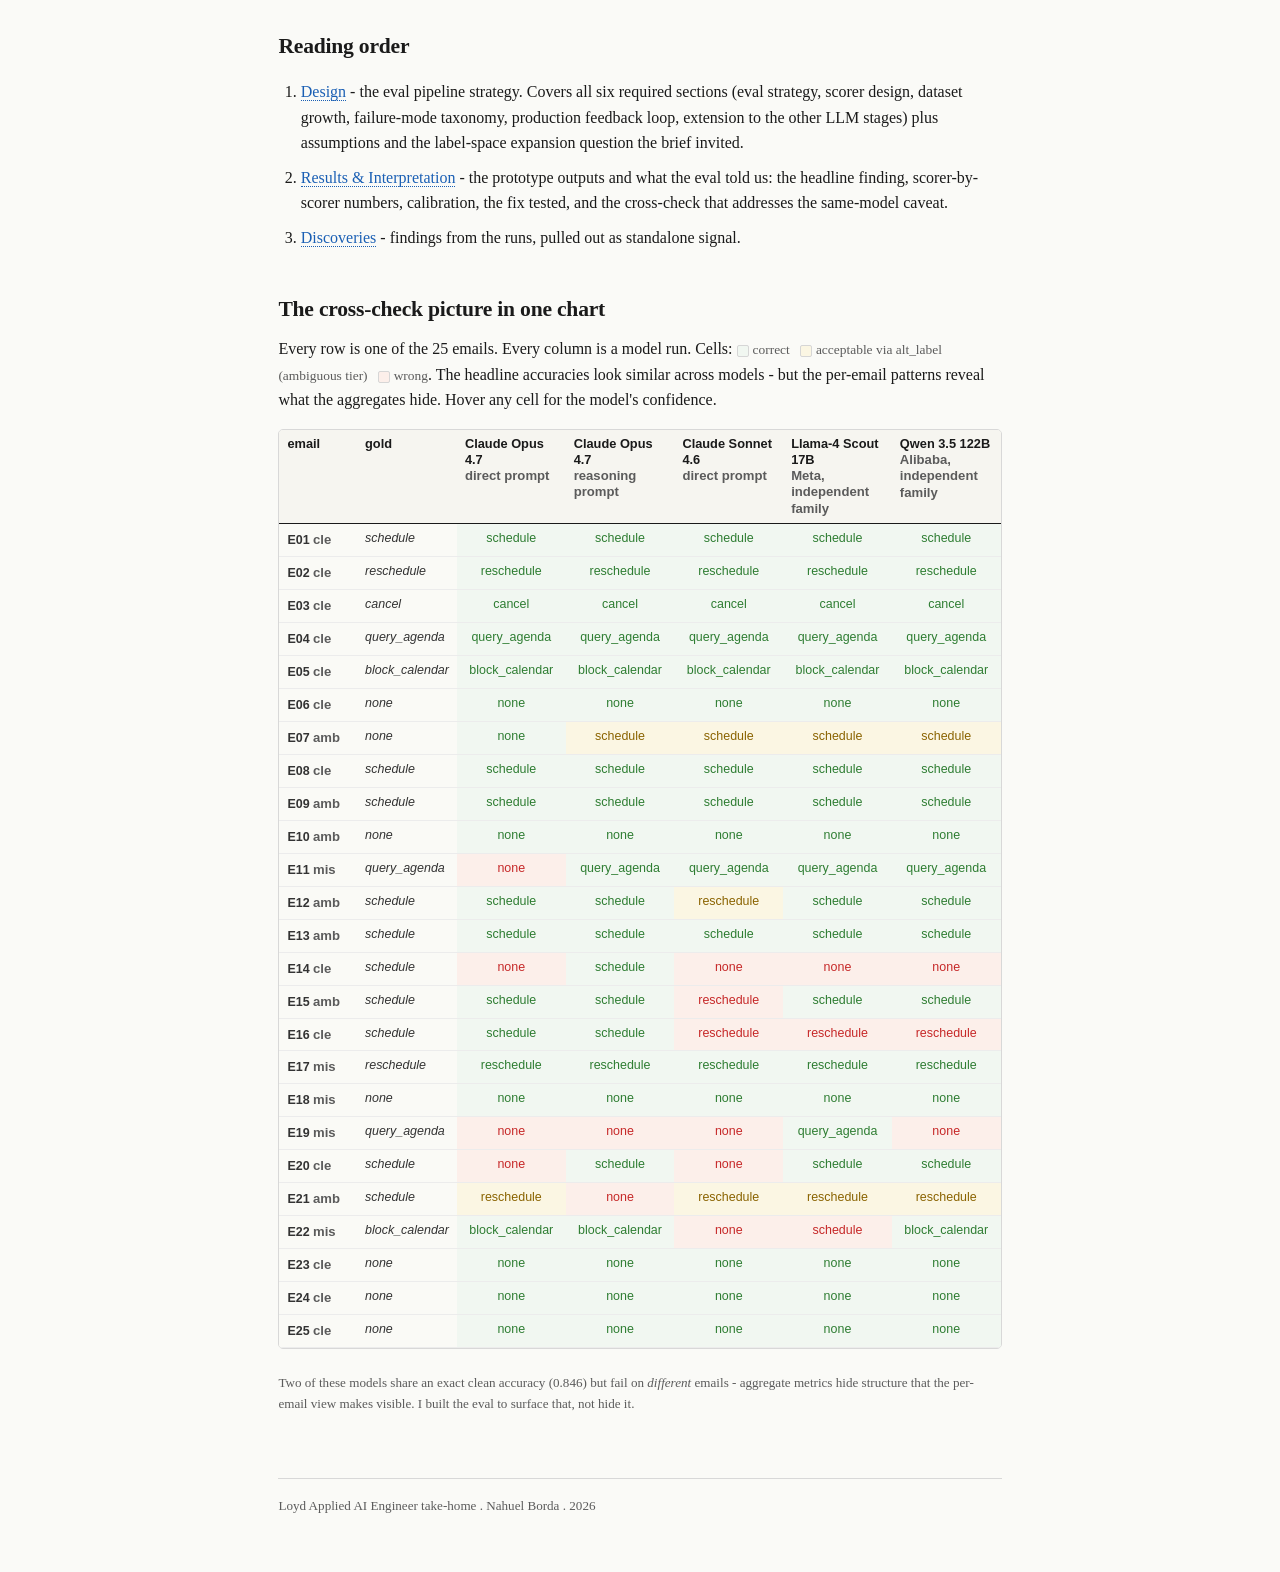
==== commit e7b24d85: "Deploy site" ====
--- a/index.html
+++ b/index.html
@@ -1,5 +1,5 @@
 
-<!doctype html><html lang="en"><head><meta charset="utf-8"><title>Overview - Loyd take-home</title><link rel="stylesheet" href="style.css"><meta name="viewport" content="width=device-width,initial-scale=1"></head><body><header class="site-header">  <div class="brand">Loyd take-home . <span class="muted">eval pipeline for <code>_detect_intent</code></span></div>  <nav><a class="current" href="index.html">Overview</a><a class="" href="design.html">Design</a><a class="" href="results.html">Results & Interpretation</a><a class="" href="discoveries.html">Discoveries</a><a class="" href="coverage.html">Coverage</a></nav></header><main>
+<!doctype html><html lang="en"><head><meta charset="utf-8"><title>Overview - Loyd take-home</title><link rel="stylesheet" href="style.css"><meta name="viewport" content="width=device-width,initial-scale=1"></head><body><header class="site-header">  <div class="brand">Loyd take-home . <span class="muted">eval pipeline for <code>_detect_intent</code></span></div>  <nav><a class="current" href="index.html">Overview</a><a class="" href="design.html">Design</a><a class="" href="results.html">Results & Interpretation</a><a class="" href="discoveries.html">Discoveries</a><a class="" href="conclusions.html">Conclusions</a></nav></header><main>
 <h1>Evaluating Loyd's <code>_detect_intent</code> classifier</h1>
 <p class="lede">A small evaluation pipeline for the top-of-funnel intent classifier in
 Loyd's scheduling agent. The dataset is 25 deliberately-tricky emails; the eval reports
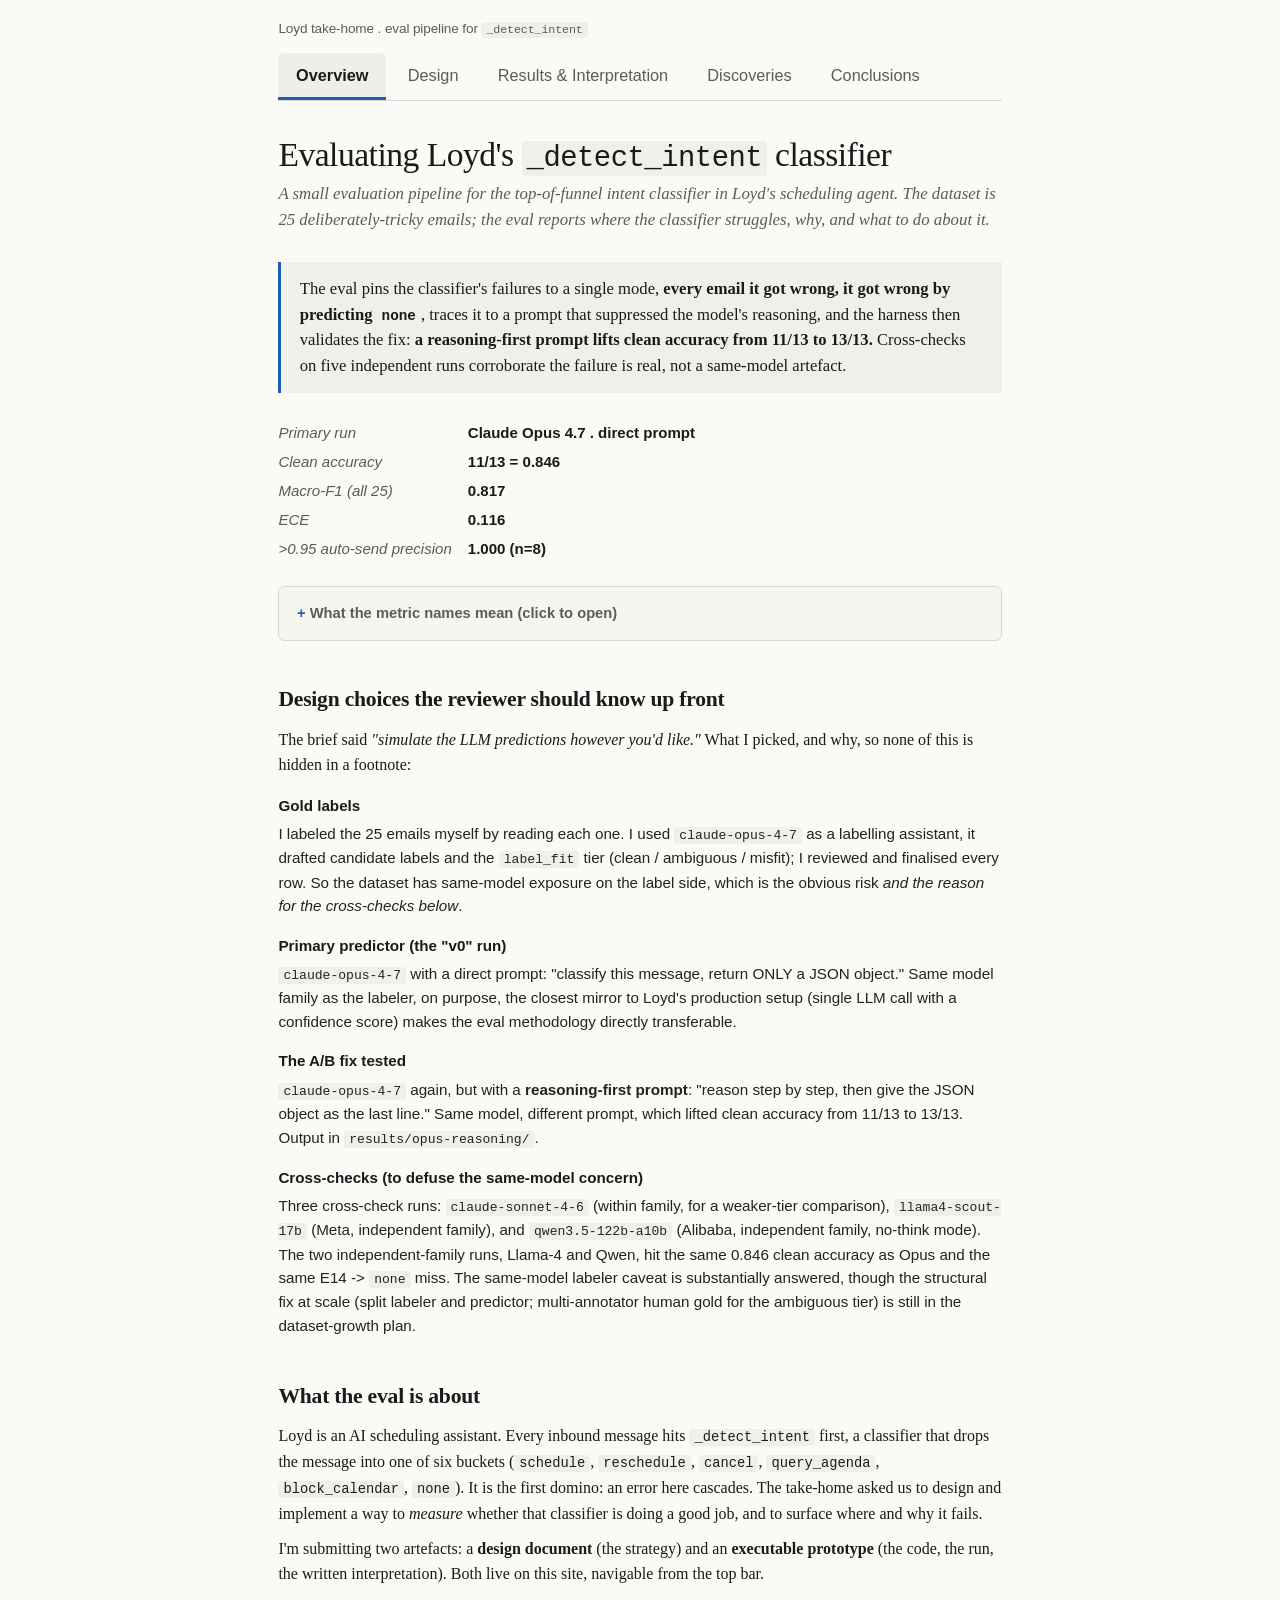
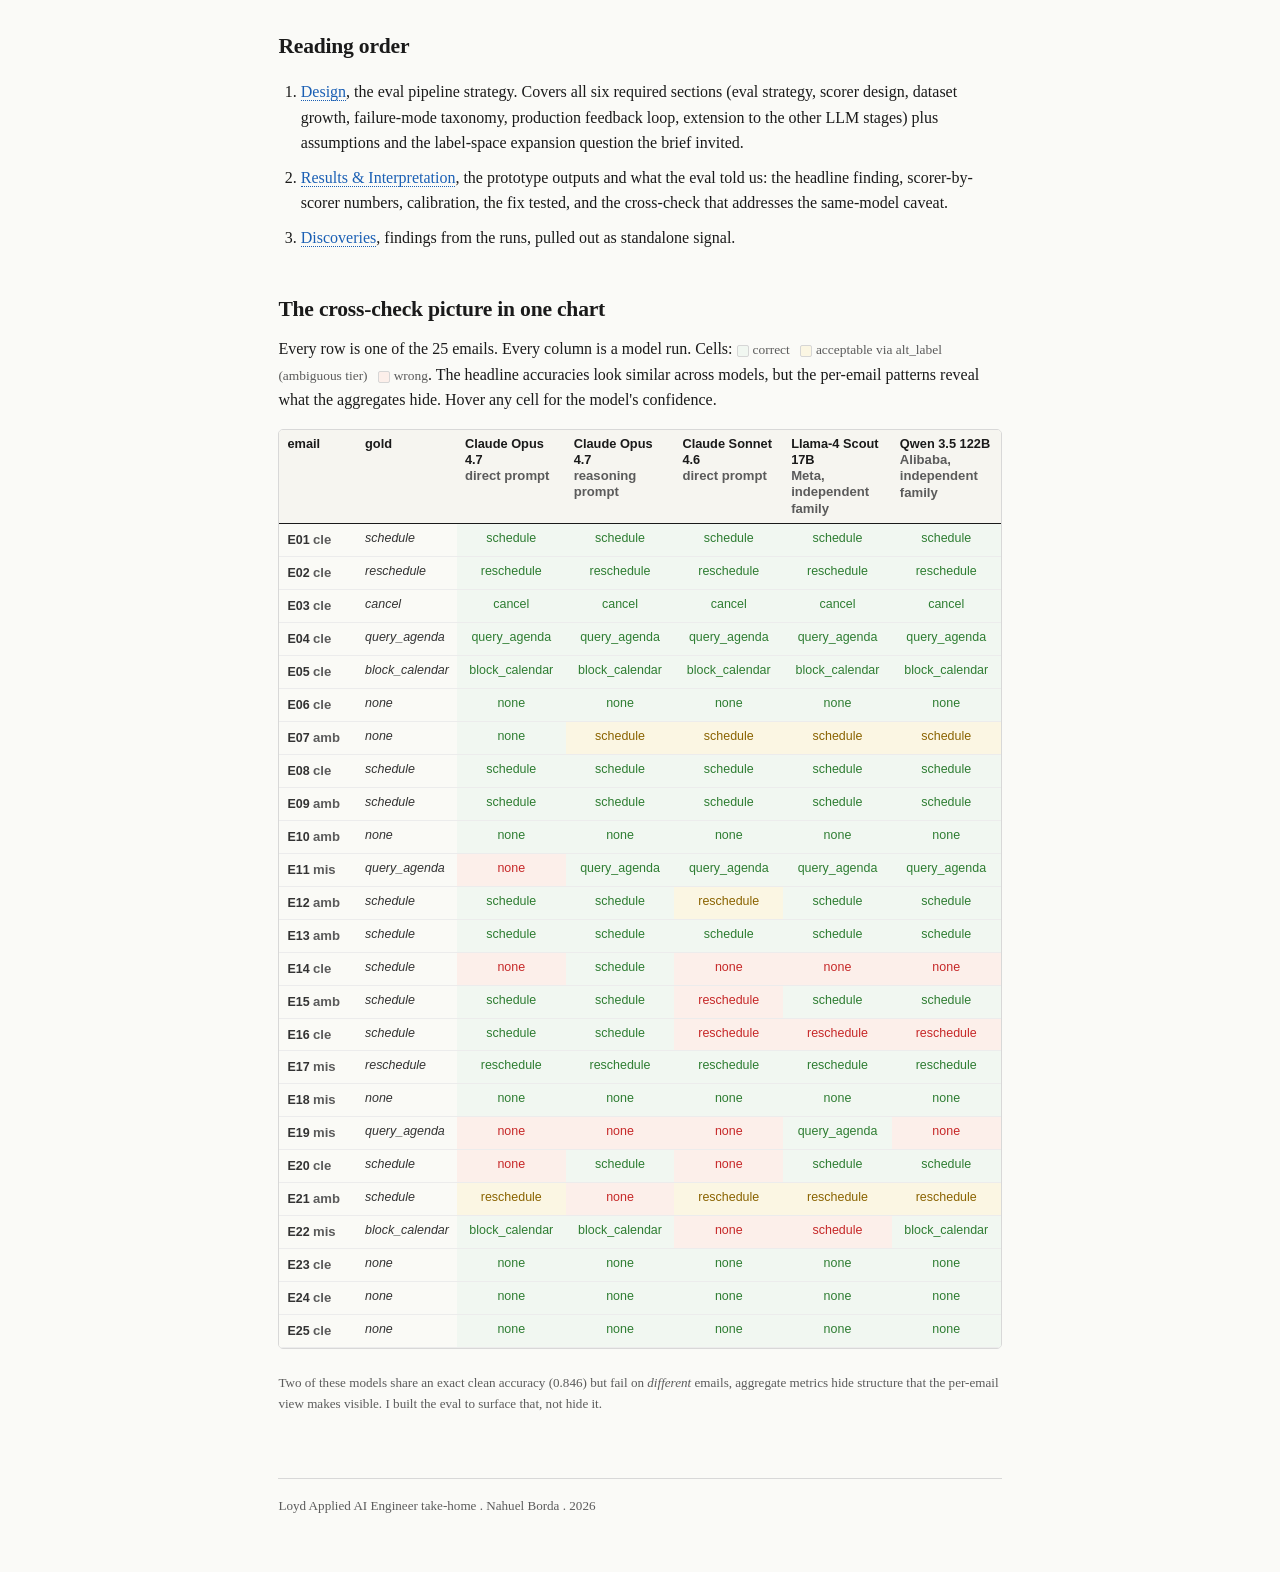
==== commit b8af78b4: "Deploy site" ====
--- a/index.html
+++ b/index.html
@@ -1,13 +1,13 @@
 
-<!doctype html><html lang="en"><head><meta charset="utf-8"><title>Overview - Loyd take-home</title><link rel="stylesheet" href="style.css"><meta name="viewport" content="width=device-width,initial-scale=1"></head><body><header class="site-header">  <div class="brand">Loyd take-home . <span class="muted">eval pipeline for <code>_detect_intent</code></span></div>  <nav><a class="current" href="index.html">Overview</a><a class="" href="design.html">Design</a><a class="" href="results.html">Results & Interpretation</a><a class="" href="discoveries.html">Discoveries</a><a class="" href="conclusions.html">Conclusions</a></nav></header><main>
+<!doctype html><html lang="en"><head><meta charset="utf-8"><title>Overview, Loyd take-home</title><link rel="stylesheet" href="style.css"><meta name="viewport" content="width=device-width,initial-scale=1"></head><body><header class="site-header">  <div class="brand">Loyd take-home . <span class="muted">eval pipeline for <code>_detect_intent</code></span></div>  <nav><a class="current" href="index.html">Overview</a><a class="" href="design.html">Design</a><a class="" href="results.html">Results & Interpretation</a><a class="" href="discoveries.html">Discoveries</a><a class="" href="conclusions.html">Conclusions</a></nav></header><main>
 <h1>Evaluating Loyd's <code>_detect_intent</code> classifier</h1>
 <p class="lede">A small evaluation pipeline for the top-of-funnel intent classifier in
 Loyd's scheduling agent. The dataset is 25 deliberately-tricky emails; the eval reports
 where the classifier struggles, why, and what to do about it.</p>
 
 <div class="headline">
-The eval pins the classifier's failures to a single mode - <strong>every email it got
-wrong, it got wrong by predicting <code>none</code></strong> - traces it to a prompt
+The eval pins the classifier's failures to a single mode, <strong>every email it got
+wrong, it got wrong by predicting <code>none</code></strong>, traces it to a prompt
 that suppressed the model's reasoning, and the harness then validates the fix:
 <strong>a reasoning-first prompt lifts clean accuracy from 11/13 to 13/13.</strong>
 Cross-checks on five independent runs corroborate the failure is real, not a
@@ -35,14 +35,14 @@
 model catch?). Between 0 and 1; high only when both precision and recall are high.</dd>
 
 <dt>Macro-F1</dt>
-<dd>The F1 for each of the 6 labels, averaged with equal weight - so the rare classes
+<dd>The F1 for each of the 6 labels, averaged with equal weight, so the rare classes
 count as much as the common ones. The alternative, <em>micro</em>-F1, would let
 <code>none</code> (7 examples) dominate <code>cancel</code> (1 example); macro keeps
 the imbalanced label space honest. Caveat: with <code>cancel</code> at n=1, macro is
-high-variance - one prediction swings the score, so the report shows it next to the
+high-variance, one prediction swings the score, so the report shows it next to the
 per-class breakdown.</dd>
 
-<dt>ECE - Expected Calibration Error</dt>
+<dt>ECE, Expected Calibration Error</dt>
 <dd>The gap between what the model says it knows and what it actually gets right. Bucket
 predictions by confidence (0.5-0.7, 0.7-0.9, etc.); in each bucket compare mean
 confidence to actual accuracy; weight by bucket size. Lower is better. 0.0 = perfect
@@ -50,7 +50,7 @@
 
 <dt>&gt;0.95 auto-send precision</dt>
 <dd>Of the predictions the model made at &gt;95% confidence, what fraction were correct.
-This is the slice Loyd's pipeline auto-sends with no human review - so it's the single
+This is the slice Loyd's pipeline auto-sends with no human review, so it's the single
 most decision-relevant number. The "auto-send n" is how many predictions landed in
 that band.</dd>
 
@@ -62,13 +62,13 @@
 <dt>label_fit (clean / ambiguous / misfit)</dt>
 <dd>My 3-tier annotation of how well the 6-label space fits each email. <em>Clean</em> =
 one obvious label (13 emails). <em>Ambiguous</em> = two defensible labels, both
-recorded (7 emails). <em>Misfit</em> = no label in the 6 fits (5 emails) - the model is
+recorded (7 emails). <em>Misfit</em> = no label in the 6 fits (5 emails), the model is
 forced to pick the least-wrong one. Almost half the dataset isn't clean, which is the
-point - it's calibration material, not a leaderboard set.</dd>
+point, it's calibration material, not a leaderboard set.</dd>
 
 <dt>Acceptable-set accuracy</dt>
 <dd>For ambiguous rows, the model is credited for either the gold label OR the
-documented alternate. Sits next to strict accuracy in the report - a model that always
+documented alternate. Sits next to strict accuracy in the report, a model that always
 picks the alternate isn't penalised for the ambiguity tier.</dd>
 </dl>
 </details>
@@ -76,33 +76,33 @@
 <h2>Design choices the reviewer should know up front</h2>
 
 <p>The brief said <em>"simulate the LLM predictions however you'd like."</em> What I
-picked, and why - so none of this is hidden in a footnote:</p>
+picked, and why, so none of this is hidden in a footnote:</p>
 
 <dl class="choices">
 <dt>Gold labels</dt>
 <dd>I labeled the 25 emails myself by reading each one. I used <code>claude-opus-4-7</code>
-as a labelling assistant - it drafted candidate labels and the <code>label_fit</code>
+as a labelling assistant, it drafted candidate labels and the <code>label_fit</code>
 tier (clean / ambiguous / misfit); I reviewed and finalised every row. So the dataset
 has same-model exposure on the label side, which is the obvious risk
 <em>and the reason for the cross-checks below</em>.</dd>
 
 <dt>Primary predictor (the "v0" run)</dt>
 <dd><code>claude-opus-4-7</code> with a direct prompt: "classify this message, return ONLY
-a JSON object." Same model family as the labeler, on purpose - the closest mirror to
+a JSON object." Same model family as the labeler, on purpose, the closest mirror to
 Loyd's production setup (single LLM call with a confidence score) makes the eval
 methodology directly transferable.</dd>
 
 <dt>The A/B fix tested</dt>
 <dd><code>claude-opus-4-7</code> again, but with a <strong>reasoning-first prompt</strong>:
 "reason step by step, then give the JSON object as the last line." Same model,
-different prompt - which lifted clean accuracy from 11/13 to 13/13. Output in
+different prompt, which lifted clean accuracy from 11/13 to 13/13. Output in
 <code>results/opus-reasoning/</code>.</dd>
 
 <dt>Cross-checks (to defuse the same-model concern)</dt>
 <dd>Three cross-check runs: <code>claude-sonnet-4-6</code> (within family, for a
 weaker-tier comparison), <code>llama4-scout-17b</code> (Meta, independent family), and
 <code>qwen3.5-122b-a10b</code> (Alibaba, independent family, no-think mode). The two
-independent-family runs - Llama-4 and Qwen - hit the same 0.846 clean accuracy as Opus
+independent-family runs, Llama-4 and Qwen, hit the same 0.846 clean accuracy as Opus
 and the same E14 -&gt; <code>none</code> miss. The same-model labeler caveat is
 substantially answered, though the structural fix at scale (split labeler and
 predictor; multi-annotator human gold for the ambiguous tier) is still in the
@@ -111,7 +111,7 @@
 
 <h2>What the eval is about</h2>
 <p>Loyd is an AI scheduling assistant. Every inbound message hits <code>_detect_intent</code>
-first - a classifier that drops the message into one of six buckets (<code>schedule</code>,
+first, a classifier that drops the message into one of six buckets (<code>schedule</code>,
 <code>reschedule</code>, <code>cancel</code>, <code>query_agenda</code>,
 <code>block_calendar</code>, <code>none</code>). It is the first domino: an error here
 cascades. The take-home asked us to design and implement a way to <em>measure</em>
@@ -123,14 +123,14 @@
 
 <h2>Reading order</h2>
 <ol>
-<li><a href="design.html">Design</a> - the eval pipeline strategy. Covers all six
+<li><a href="design.html">Design</a>, the eval pipeline strategy. Covers all six
 required sections (eval strategy, scorer design, dataset growth, failure-mode taxonomy,
 production feedback loop, extension to the other LLM stages) plus assumptions and the
 label-space expansion question the brief invited.</li>
-<li><a href="results.html">Results &amp; Interpretation</a> - the prototype outputs and
+<li><a href="results.html">Results &amp; Interpretation</a>, the prototype outputs and
 what the eval told us: the headline finding, scorer-by-scorer numbers, calibration, the
 fix tested, and the cross-check that addresses the same-model caveat.</li>
-<li><a href="discoveries.html">Discoveries</a> - findings from the runs, pulled out
+<li><a href="discoveries.html">Discoveries</a>, findings from the runs, pulled out
 as standalone signal.</li>
 </ol>
 
@@ -139,7 +139,7 @@
 <span class="legend"><span class="sw ok"></span>correct &nbsp;
 <span class="sw alt"></span>acceptable via alt_label (ambiguous tier) &nbsp;
 <span class="sw miss"></span>wrong</span>. The headline accuracies look similar across
-models - but the per-email patterns reveal what the aggregates hide. Hover any cell for
+models, but the per-email patterns reveal what the aggregates hide. Hover any cell for
 the model's confidence.</p>
 
 <div class="cross-check" style="grid-template-columns: 1fr 1fr  1.4fr 1.4fr 1.4fr 1.4fr 1.4fr;"><div class="h">email</div><div class="h">gold</div><div class="h">Claude Opus 4.7<br><span class="fine">direct prompt</span></div><div class="h">Claude Opus 4.7<br><span class="fine">reasoning prompt</span></div><div class="h">Claude Sonnet 4.6<br><span class="fine">direct prompt</span></div><div class="h">Llama-4 Scout 17B<br><span class="fine">Meta, independent family</span></div><div class="h">Qwen 3.5 122B<br><span class="fine">Alibaba, independent family</span></div><div class="c label" title="Hi loyd,
@@ -170,7 +170,7 @@
 We've received your submission for Project SR (Director: M. Cleves). Programming committee meets in the next 4">E24 <span class="fine">cle</span></div><div class="c gold">none</div><div class="c ok" title="conf 0.95">none</div><div class="c ok" title="conf 0.97">none</div><div class="c ok" title="conf 0.97">none</div><div class="c ok" title="conf 0.90">none</div><div class="c ok" title="conf 0.95">none</div><div class="c label" title="reed — wanted to say great work on the slate pitch last night. team is buzzing about the second-window project. talk soo">E25 <span class="fine">cle</span></div><div class="c gold">none</div><div class="c ok" title="conf 0.97">none</div><div class="c ok" title="conf 0.92">none</div><div class="c ok" title="conf 0.97">none</div><div class="c ok" title="conf 0.90">none</div><div class="c ok" title="conf 0.95">none</div></div>
 
 <p class="fine">Two of these models share an exact clean accuracy (0.846) but fail on
-<em>different</em> emails - aggregate metrics hide structure that the per-email view
+<em>different</em> emails, aggregate metrics hide structure that the per-email view
 makes visible. I built the eval to surface that, not hide it.</p>
 
 </main><footer><div class="muted fine">Loyd Applied AI Engineer take-home . Nahuel Borda . 2026</div></footer></body></html>
